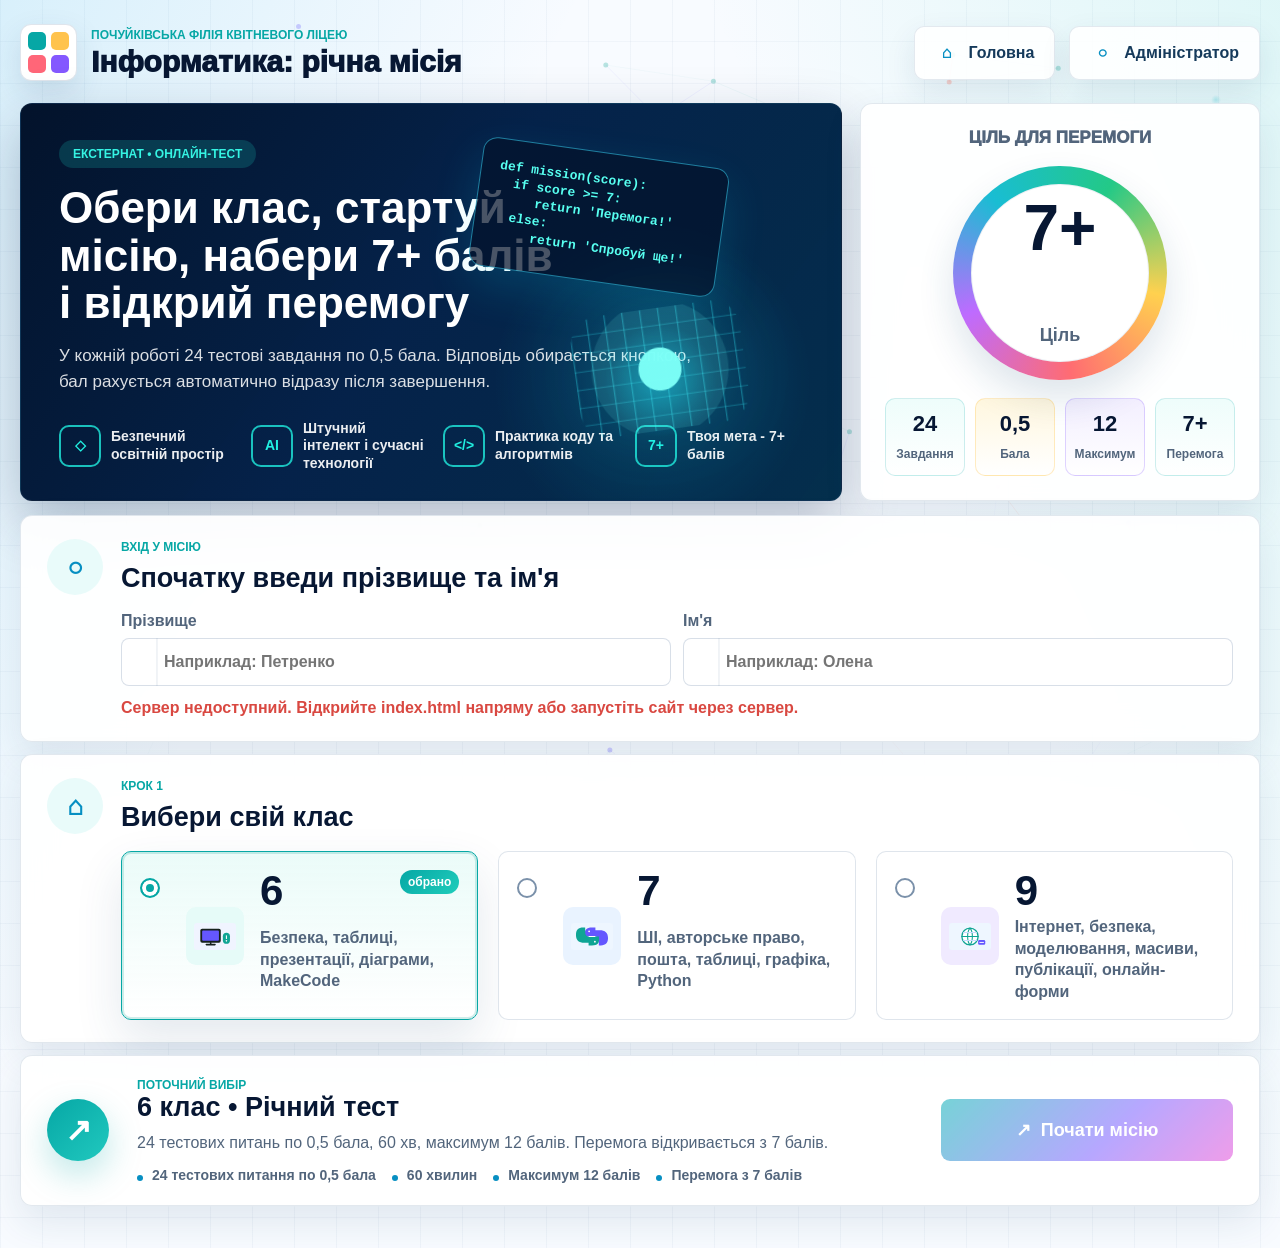
==== index.html @ e1238cb4 "Add files via upload" ====
<!doctype html>
<html lang="uk">
<head>
  <meta charset="utf-8">
  <meta name="viewport" content="width=device-width, initial-scale=1">
  <title>Інформатика: річна місія</title>
  <link rel="stylesheet" href="styles.css">
</head>
<body>
  <canvas id="arena" aria-hidden="true"></canvas>

  <header class="topbar">
    <div class="logo" aria-hidden="true">
      <span></span><span></span><span></span><span></span>
    </div>
    <div class="top-title">
      <p>Почуйківська філія Квітневого ліцею</p>
      <h1>Інформатика: річна місія</h1>
    </div>
    <nav class="site-nav" aria-label="Навігація сайту">
      <button id="home-open" class="nav-link" type="button"><span class="nav-symbol">⌂</span>Головна</button>
      <button id="admin-open" class="nav-link" type="button"><span class="nav-symbol">○</span>Адміністратор</button>
    </nav>
  </header>

  <main>
    <section id="setup-screen" class="screen active">
      <div class="hero">
        <div class="hero-copy">
          <p class="kicker">Екстернат • онлайн-тест</p>
          <h2>Обери клас, стартуй місію, набери 7+ балів і відкрий перемогу</h2>
          <p class="lead">У кожній роботі 24 тестові завдання по 0,5 бала. Відповідь обирається кнопкою, бал рахується автоматично відразу після завершення.</p>
          <div class="hero-features" aria-label="Переваги тесту">
            <span><b>◇</b>Безпечний освітній простір</span>
            <span><b>AI</b>Штучний інтелект і сучасні технології</span>
            <span><b>&lt;/&gt;</b>Практика коду та алгоритмів</span>
            <span><b>7+</b>Твоя мета - 7+ балів</span>
          </div>
        </div>

        <div class="mission-card">
          <p class="mission-card-title">Ціль для перемоги</p>
          <div class="mission-score">
            <strong>7+</strong>
            <span>Ціль</span>
          </div>
          <div class="mission-stats">
            <span><b>24</b><small>Завдання</small></span>
            <span><b>0,5</b><small>Бала</small></span>
            <span><b>12</b><small>Максимум</small></span>
            <span><b>7+</b><small>Перемога</small></span>
          </div>
        </div>
      </div>

      <div class="selector-zone student-zone">
        <div class="section-head">
          <span class="section-icon">○</span>
          <p class="kicker">Вхід у місію</p>
          <h2>Спочатку введи прізвище та ім'я</h2>
        </div>
        <div class="student-form">
          <label>
            <span>Прізвище</span>
            <input id="student-last-name" type="text" autocomplete="family-name" placeholder="Наприклад: Петренко" required>
          </label>
          <label>
            <span>Ім'я</span>
            <input id="student-first-name" type="text" autocomplete="given-name" placeholder="Наприклад: Олена" required>
          </label>
        </div>
        <p id="student-error" class="form-hint">Без прізвища та імені доступ до тесту не відкривається.</p>
      </div>

      <div class="selector-zone">
        <div class="section-head">
          <span class="section-icon">⌂</span>
          <p class="kicker">Крок 1</p>
          <h2>Вибери свій клас</h2>
        </div>
        <div id="class-grid" class="class-grid"></div>
      </div>

      <div class="launch-panel">
        <div class="launch-icon" aria-hidden="true">↗</div>
        <div>
          <p class="kicker">Поточний вибір</p>
          <h2 id="mission-title">6 клас • Річний тест</h2>
          <p id="mission-detail">24 питання, 60 хв, максимум 12 балів.</p>
          <div class="launch-facts">
            <span>24 тестових питання по 0,5 бала</span>
            <span>60 хвилин</span>
            <span>Максимум 12 балів</span>
            <span>Перемога з 7 балів</span>
          </div>
        </div>
        <button id="start-btn" class="primary-btn" type="button" disabled><span>↗</span>Почати місію</button>
      </div>
    </section>

    <section id="test-screen" class="screen">
      <div class="play-layout">
        <aside class="hud">
          <button id="home-btn" class="plain-btn" type="button">Вийти</button>
          <div>
            <p class="kicker">Місія</p>
            <h2 id="hud-title">6 клас • Річний тест</h2>
          </div>
          <div class="timer-box">
            <span>Час</span>
            <strong id="timer">60:00</strong>
          </div>
          <div class="level-meter">
            <div class="ring">
              <svg viewBox="0 0 120 120">
                <circle cx="60" cy="60" r="50"></circle>
                <circle id="ring-progress" cx="60" cy="60" r="50"></circle>
              </svg>
              <div><strong id="progress-percent">0%</strong><span>пройдено</span></div>
            </div>
          </div>
          <div class="stats">
            <span><b id="answered">0</b> / 24 відповідей</span>
            <span><b id="live-score">0</b> / 24 питань обрано</span>
          </div>
        </aside>

        <form id="quiz" class="quiz"></form>
      </div>
    </section>

    <section id="result-screen" class="screen">
      <div class="result-grid">
        <div id="result-card" class="result-card">
          <p class="kicker">Фінал місії</p>
          <h2 id="result-heading">Перемога!</h2>
          <div class="trophy" aria-hidden="true">
            <span id="trophy-icon">★</span>
          </div>
          <div class="result-meta">
            <p><b>Учень/учениця:</b> <span id="result-student">-</span></p>
            <p><b>Тест:</b> <span id="result-test">-</span></p>
          </div>
          <div class="final-score"><strong id="final-score">0</strong><span>з 12</span></div>
          <p id="result-message"></p>
          <div class="result-buttons">
            <button id="retry-btn" class="primary-btn" type="button">Спробувати ще раз</button>
            <button id="another-btn" class="plain-btn" type="button">Інший клас</button>
            <button id="print-btn" class="plain-btn" type="button">Друк результату</button>
          </div>
        </div>

        <div class="review-card">
          <div class="section-head">
            <p class="kicker">Розбір</p>
            <h2>Що зараховано</h2>
          </div>
          <div id="review"></div>
        </div>
      </div>
    </section>

    <section id="admin-screen" class="screen">
      <div class="admin-panel-top">
        <div>
          <p class="kicker">Панель адміністратора</p>
          <h2>Контроль проходження тестів</h2>
        </div>
        <button id="admin-back" class="plain-btn" type="button">До тестів</button>
      </div>

      <div id="login-card" class="admin-panel">
        <div class="section-head">
          <p class="kicker">Вхід</p>
          <h2>Доступ тільки для адміністратора</h2>
        </div>
        <form id="login-form" class="admin-login-form">
          <label>
            <span>Email</span>
            <input id="admin-email" type="email" autocomplete="username" required>
          </label>
          <label>
            <span>Пароль</span>
            <input id="admin-password" type="password" autocomplete="current-password" required>
          </label>
          <button class="primary-btn" type="submit">Увійти</button>
        </form>
        <p id="login-message" class="admin-message"></p>
      </div>

      <div id="dashboard" class="admin-dashboard hidden">
        <div class="admin-panel admin-dashboard-head">
          <div>
            <p class="kicker">Журнал</p>
            <h2>Проходження учнів</h2>
            <p id="dashboard-summary">Завантаження...</p>
          </div>
          <div class="admin-toolbar">
            <button id="refresh-btn" class="plain-btn" type="button">Оновити</button>
            <button id="admin-home-btn" class="plain-btn" type="button">Головна сторінка</button>
            <button id="logout-btn" class="plain-btn" type="button">Вийти</button>
          </div>
        </div>

        <div id="student-result-detail" class="admin-panel student-result-detail hidden"></div>

        <div id="attempt-list" class="attempt-list"></div>

        <div class="admin-panel admin-danger-zone">
          <div>
            <p class="kicker">Керування</p>
            <h2>Скидання записів</h2>
            <p>Адміністратор може прибрати блокування IP, якщо учневі потрібно дозволити повторний запуск.</p>
          </div>
          <button id="clear-all-btn" class="danger-btn" type="button">Очистити всі записи</button>
        </div>
      </div>
    </section>
  </main>

  <script src="app.js"></script>
  <script src="admin.js"></script>
</body>
</html>
---- styles.css ----
:root {
  --ink: #17211d;
  --muted: #607069;
  --paper: #f6faf7;
  --panel: rgba(255, 255, 255, 0.9);
  --line: rgba(21, 36, 31, 0.12);
  --teal: #10a594;
  --mint: #b9f4d8;
  --coral: #ff6b55;
  --amber: #f6bd3d;
  --violet: #6557ff;
  --green: #28b463;
  --red: #d94841;
  --shadow: 0 24px 70px rgba(18, 34, 29, 0.15);
}

* { box-sizing: border-box; }

body {
  min-height: 100vh;
  margin: 0;
  color: var(--ink);
  font-family: Inter, "Segoe UI", Arial, sans-serif;
  background:
    radial-gradient(circle at 14% 18%, rgba(101, 87, 255, .18), transparent 28%),
    radial-gradient(circle at 86% 16%, rgba(16, 165, 148, .2), transparent 30%),
    linear-gradient(90deg, rgba(23, 33, 29, .035) 1px, transparent 1px),
    linear-gradient(0deg, rgba(23, 33, 29, .03) 1px, transparent 1px),
    linear-gradient(135deg, rgba(16, 165, 148, .16), transparent 34%),
    linear-gradient(225deg, rgba(255, 107, 85, .16), transparent 36%),
    linear-gradient(0deg, rgba(246, 189, 61, .12), transparent 44%),
    var(--paper);
  background-size: auto, auto, 56px 56px, 56px 56px, auto, auto, auto, auto;
  overflow-x: hidden;
}

button { font: inherit; cursor: pointer; }
input { font: inherit; }
p, h1, h2, h3 { margin: 0; }

#arena {
  position: fixed;
  inset: 0;
  z-index: -1;
  width: 100%;
  height: 100%;
}

.topbar {
  display: flex;
  align-items: center;
  gap: 14px;
  max-width: 1180px;
  margin: 0 auto;
  padding: 22px 20px 8px;
}

.site-nav {
  margin-left: auto;
  display: flex;
  gap: 8px;
  flex-wrap: wrap;
}

.nav-link {
  min-height: 38px;
  padding: 0 12px;
  display: inline-grid;
  place-items: center;
  color: var(--ink);
  border: 1px solid var(--line);
  border-radius: 8px;
  background: rgba(255,255,255,.78);
  font-size: 13px;
  font-weight: 900;
  text-decoration: none;
}

.admin-panel-top,
.admin-dashboard-head,
.admin-danger-zone {
  display: flex;
  justify-content: space-between;
  align-items: center;
  gap: 18px;
}

.admin-panel-top {
  margin-bottom: 18px;
  padding: 22px;
  color: #fff;
  border-radius: 8px;
  background:
    linear-gradient(135deg, rgba(23, 33, 29, .94), rgba(101, 87, 255, .88)),
    radial-gradient(circle at 88% 18%, rgba(246, 189, 61, .55), transparent 30%);
  box-shadow: var(--shadow);
}

.admin-panel-top .kicker {
  color: var(--mint);
}

.admin-panel-top h2,
.admin-dashboard-head h2,
.admin-danger-zone h2 {
  font-size: 28px;
  line-height: 1.15;
}

.admin-panel,
.attempt-card {
  border: 1px solid var(--line);
  border-radius: 8px;
  background: var(--panel);
  box-shadow: var(--shadow);
  backdrop-filter: blur(16px);
}

.admin-panel {
  padding: 22px;
}

.admin-login-form {
  display: grid;
  grid-template-columns: minmax(0, 1fr) minmax(0, 1fr) 180px;
  gap: 12px;
  align-items: end;
}

.admin-login-form label {
  display: grid;
  gap: 7px;
  color: var(--muted);
  font-weight: 800;
}

.admin-login-form input {
  width: 100%;
  min-height: 48px;
  padding: 0 14px;
  color: var(--ink);
  border: 1px solid var(--line);
  border-radius: 8px;
  background: #fff;
  outline: none;
}

.admin-login-form input:focus {
  border-color: var(--violet);
  box-shadow: 0 0 0 4px rgba(101, 87, 255, .14);
}

.admin-message {
  min-height: 24px;
  margin-top: 12px;
  color: var(--red);
  font-weight: 800;
}

.hidden {
  display: none !important;
}

.admin-dashboard {
  display: grid;
  gap: 16px;
}

#dashboard-summary,
.admin-danger-zone p {
  margin-top: 6px;
  color: var(--muted);
  line-height: 1.45;
}

.admin-toolbar {
  display: flex;
  gap: 10px;
  flex-wrap: wrap;
}

.attempt-list {
  display: grid;
  gap: 12px;
}

.attempt-card {
  padding: 18px;
}

.attempt-head {
  display: grid;
  grid-template-columns: minmax(0, 1fr) auto;
  gap: 14px;
  align-items: start;
}

.attempt-head h3 {
  font-size: 22px;
  line-height: 1.2;
}

.score-pill {
  min-width: 96px;
  padding: 10px 12px;
  text-align: center;
  color: #fff;
  border-radius: 8px;
  background: var(--green);
  font-weight: 900;
}

.score-pill.pending {
  background: var(--amber);
  color: var(--ink);
}

.meta-grid {
  display: grid;
  grid-template-columns: repeat(4, minmax(0, 1fr));
  gap: 8px;
  margin: 14px 0;
}

.meta-grid span {
  display: grid;
  gap: 3px;
  min-height: 58px;
  padding: 9px 10px;
  border-radius: 8px;
  background: #fff;
  color: var(--muted);
  font-size: 13px;
}

.meta-grid b {
  color: var(--ink);
  font-size: 15px;
}

details {
  margin-top: 10px;
}

summary {
  cursor: pointer;
  font-weight: 900;
}

.review-table {
  display: grid;
  gap: 8px;
  margin-top: 12px;
}

.review-row {
  display: grid;
  grid-template-columns: 34px minmax(0, 1fr);
  gap: 10px;
  padding: 10px;
  border: 1px solid var(--line);
  border-radius: 8px;
  background: #fff;
}

.review-row p {
  margin-top: 4px;
  color: var(--muted);
  line-height: 1.4;
}

.attempt-actions {
  display: flex;
  gap: 10px;
  justify-content: flex-end;
  flex-wrap: wrap;
  margin-top: 12px;
}

.danger-btn {
  min-height: 46px;
  padding: 0 16px;
  color: #fff;
  border: 0;
  border-radius: 8px;
  background: var(--red);
  font-weight: 900;
}

.student-result-detail {
  border-color: rgba(101, 87, 255, .28);
  background:
    linear-gradient(135deg, rgba(101, 87, 255, .08), rgba(255,255,255,.92) 46%),
    var(--panel);
}

.detail-top {
  display: grid;
  grid-template-columns: minmax(0, 1fr) auto;
  gap: 16px;
  align-items: start;
  margin-bottom: 16px;
}

.detail-top h2 {
  margin-top: 4px;
  font-size: 30px;
}

.detail-score {
  min-width: 130px;
  padding: 14px 16px;
  text-align: center;
  color: #fff;
  border-radius: 8px;
  background: linear-gradient(135deg, var(--teal), var(--violet));
  font-weight: 900;
}

.detail-score strong {
  display: block;
  font-size: 38px;
  line-height: 1;
}

.detail-summary {
  display: grid;
  grid-template-columns: repeat(4, minmax(0, 1fr));
  gap: 8px;
  margin-bottom: 14px;
}

.detail-summary span {
  display: grid;
  gap: 4px;
  min-height: 60px;
  padding: 10px;
  border-radius: 8px;
  background: #fff;
  color: var(--muted);
  font-size: 13px;
}

.detail-summary b {
  color: var(--ink);
  font-size: 15px;
}

.detail-actions {
  display: flex;
  justify-content: flex-end;
  gap: 10px;
  flex-wrap: wrap;
  margin-top: 14px;
}

.logo {
  display: grid;
  grid-template-columns: repeat(2, 18px);
  gap: 5px;
  padding: 7px;
  border-radius: 8px;
  background: #fff;
  border: 1px solid var(--line);
  box-shadow: var(--shadow);
}

.logo span {
  width: 18px;
  height: 18px;
  border-radius: 5px;
}

.logo span:nth-child(1) { background: var(--teal); }
.logo span:nth-child(2) { background: var(--amber); }
.logo span:nth-child(3) { background: var(--coral); }
.logo span:nth-child(4) { background: var(--violet); }

.top-title p,
.kicker {
  color: var(--teal);
  font-size: 12px;
  font-weight: 900;
  letter-spacing: 0;
  text-transform: uppercase;
}

.top-title h1 {
  margin-top: 3px;
  font-size: 24px;
  line-height: 1.1;
}

main {
  max-width: 1180px;
  margin: 0 auto;
  padding: 18px 20px 42px;
}

.screen { display: none; }
.screen.active { display: block; }

.hero {
  display: grid;
  grid-template-columns: minmax(0, 1fr) 320px;
  gap: 18px;
  align-items: stretch;
  margin-bottom: 18px;
}

.hero-copy,
.mission-card,
.selector-zone,
.launch-panel,
.hud,
.question,
.result-card,
.review-card {
  border: 1px solid var(--line);
  border-radius: 8px;
  background: var(--panel);
  box-shadow: var(--shadow);
  backdrop-filter: blur(16px);
}

.hero-copy {
  min-height: 260px;
  padding: 34px;
  color: #fff;
  background:
    linear-gradient(90deg, rgba(255,255,255,.09) 1px, transparent 1px),
    linear-gradient(0deg, rgba(255,255,255,.08) 1px, transparent 1px),
    linear-gradient(135deg, rgba(23, 33, 29, .94), rgba(16, 104, 94, .9)),
    radial-gradient(circle at 88% 18%, rgba(246, 189, 61, .55), transparent 28%);
  background-size: 42px 42px, 42px 42px, auto, auto;
  overflow: hidden;
  position: relative;
}

.hero-copy::after {
  content: "";
  position: absolute;
  right: 28px;
  bottom: 22px;
  width: 190px;
  height: 120px;
  border: 1px solid rgba(255,255,255,.22);
  border-radius: 8px;
  transform: rotate(-6deg);
  background:
    linear-gradient(90deg, rgba(255,255,255,.16) 0 8px, transparent 8px 18px),
    linear-gradient(180deg, rgba(185,244,216,.28), rgba(255,255,255,.04));
}

.hero-copy::before {
  content: "01 10 11";
  position: absolute;
  right: 42px;
  top: 34px;
  color: rgba(185,244,216,.34);
  font-family: Consolas, "Courier New", monospace;
  font-size: 20px;
  font-weight: 900;
  letter-spacing: 0;
}

.hero-copy .kicker { color: var(--mint); }

.hero-copy h2 {
  max-width: 760px;
  margin-top: 10px;
  font-size: 42px;
  line-height: 1.05;
}

.lead {
  max-width: 680px;
  margin-top: 16px;
  color: rgba(255,255,255,.78);
  font-size: 18px;
  line-height: 1.55;
}

.mission-card {
  display: grid;
  gap: 24px;
  place-items: center;
  padding: 26px;
}

.mission-score {
  display: grid;
  place-items: center;
  width: 190px;
  height: 190px;
  border-radius: 50%;
  color: #fff;
  background:
    conic-gradient(var(--teal), var(--amber), var(--coral), var(--violet), var(--teal));
  animation: rotate-disc 8s linear infinite;
}

.mission-score span,
.mission-score small {
  animation: reverse-disc 8s linear infinite;
}

.mission-score strong {
  font-size: 64px;
  line-height: .9;
  animation: reverse-disc 8s linear infinite;
}

@keyframes rotate-disc { to { transform: rotate(360deg); } }
@keyframes reverse-disc { to { transform: rotate(-360deg); } }

.mission-bars {
  display: grid;
  grid-template-columns: repeat(5, 1fr);
  gap: 8px;
  width: 100%;
}

.mission-bars i {
  display: block;
  height: 54px;
  border-radius: 8px;
  background: linear-gradient(180deg, var(--mint), var(--teal));
  animation: rise 1.8s ease-in-out infinite;
}

.mission-bars i:nth-child(2) { animation-delay: .15s; background: linear-gradient(180deg, #ffe39a, var(--amber)); }
.mission-bars i:nth-child(3) { animation-delay: .3s; background: linear-gradient(180deg, #ffb6a8, var(--coral)); }
.mission-bars i:nth-child(4) { animation-delay: .45s; background: linear-gradient(180deg, #c9c4ff, var(--violet)); }
.mission-bars i:nth-child(5) { animation-delay: .6s; }

@keyframes rise {
  0%, 100% { transform: scaleY(.62); transform-origin: bottom; }
  50% { transform: scaleY(1); transform-origin: bottom; }
}

.selector-zone,
.launch-panel {
  padding: 22px;
  margin-top: 18px;
}

.student-zone {
  border-color: rgba(101, 87, 255, .22);
  background:
    linear-gradient(135deg, rgba(101, 87, 255, .08), rgba(255,255,255,.9) 42%),
    var(--panel);
}

.student-form {
  display: grid;
  grid-template-columns: repeat(2, minmax(0, 1fr));
  gap: 12px;
}

.student-form label {
  display: grid;
  gap: 7px;
  color: var(--muted);
  font-weight: 800;
}

.student-form input {
  width: 100%;
  min-height: 50px;
  padding: 0 14px;
  color: var(--ink);
  border: 1px solid var(--line);
  border-radius: 8px;
  background: #fff;
  outline: none;
  transition: border-color .18s ease, box-shadow .18s ease;
}

.student-form input:focus {
  border-color: var(--violet);
  box-shadow: 0 0 0 4px rgba(101, 87, 255, .14);
}

.form-hint {
  margin-top: 10px;
  color: var(--muted);
  font-weight: 700;
  line-height: 1.45;
}

.form-hint.alert {
  color: var(--red);
}

.section-head {
  display: grid;
  gap: 5px;
  margin-bottom: 16px;
}

.section-head h2,
.launch-panel h2 {
  font-size: 28px;
  line-height: 1.15;
}

.class-grid {
  display: grid;
  grid-template-columns: repeat(3, minmax(0, 1fr));
  gap: 12px;
}

.class-btn,
.variant-btn,
.option {
  position: relative;
  min-height: 86px;
  padding: 16px;
  text-align: left;
  color: var(--ink);
  border: 1px solid var(--line);
  border-radius: 8px;
  background: #fff;
  overflow: hidden;
  transition: transform .18s ease, box-shadow .18s ease, border-color .18s ease;
}

.class-btn strong {
  display: block;
  font-size: 36px;
  line-height: 1;
}

.class-btn span,
.variant-btn span {
  display: block;
  margin-top: 8px;
  color: var(--muted);
  font-weight: 700;
}

.class-btn.active,
.variant-btn.active {
  border-color: var(--teal);
  box-shadow: inset 0 0 0 2px rgba(16, 165, 148, .2), var(--shadow);
}

.class-btn.active::after,
.variant-btn.active::after {
  content: "обрано";
  position: absolute;
  right: 12px;
  top: 12px;
  padding: 5px 8px;
  color: #fff;
  border-radius: 8px;
  background: var(--teal);
  font-size: 12px;
  font-weight: 900;
}

.variant-grid {
  display: grid;
  grid-template-columns: repeat(2, minmax(0, 1fr));
  gap: 12px;
}

.variant-btn strong {
  font-size: 24px;
}

.launch-panel {
  display: grid;
  grid-template-columns: minmax(0, 1fr) 240px;
  gap: 18px;
  align-items: center;
}

#mission-detail,
#result-message {
  margin-top: 8px;
  color: var(--muted);
  line-height: 1.55;
}

.primary-btn,
.plain-btn {
  min-height: 48px;
  border-radius: 8px;
  font-weight: 900;
}

.primary-btn {
  color: #fff;
  border: 0;
  background: linear-gradient(135deg, var(--teal), var(--coral));
  box-shadow: 0 14px 32px rgba(16, 165, 148, .26);
}

.primary-btn:disabled {
  cursor: not-allowed;
  opacity: .55;
  transform: none;
  box-shadow: none;
}

.plain-btn {
  color: var(--ink);
  border: 1px solid var(--line);
  background: #fff;
}

.primary-btn:hover,
.plain-btn:hover,
.class-btn:hover,
.variant-btn:hover,
.option:hover {
  transform: translateY(-2px);
}

.play-layout {
  display: grid;
  grid-template-columns: 300px minmax(0, 1fr);
  gap: 18px;
  align-items: start;
}

.hud {
  position: sticky;
  top: 14px;
  display: grid;
  gap: 18px;
  padding: 18px;
}

.hud .plain-btn { width: 100%; }
.hud h2 { margin-top: 5px; font-size: 25px; }

.timer-box {
  display: flex;
  justify-content: space-between;
  align-items: center;
  padding: 12px 14px;
  border-radius: 8px;
  background: #f0f7f4;
}

.timer-box span,
.ring span,
.stats span {
  color: var(--muted);
  font-size: 14px;
}

.timer-box strong { font-size: 24px; }

.ring {
  position: relative;
  display: grid;
  place-items: center;
  width: 166px;
  height: 166px;
  margin: auto;
}

.ring svg {
  width: 166px;
  height: 166px;
  transform: rotate(-90deg);
}

.ring circle {
  fill: none;
  stroke-width: 11;
  stroke-linecap: round;
}

.ring circle:first-child { stroke: #e4eee9; }
#ring-progress {
  stroke: var(--teal);
  stroke-dasharray: 314;
  stroke-dashoffset: 314;
  transition: stroke-dashoffset .25s ease;
}

.ring div {
  position: absolute;
  display: grid;
  place-items: center;
}

.ring strong { font-size: 30px; }

.stats {
  display: grid;
  gap: 9px;
}

.stats span {
  display: flex;
  justify-content: space-between;
  padding: 10px 12px;
  border-radius: 8px;
  background: #fff;
}

.quiz {
  display: grid;
  gap: 14px;
  padding-bottom: 40px;
}

.question {
  padding: 18px;
  overflow: hidden;
  background:
    linear-gradient(135deg, rgba(255,255,255,.94), rgba(255,255,255,.84)),
    radial-gradient(circle at 96% 10%, rgba(16,165,148,.16), transparent 34%);
}

.question.done {
  border-color: rgba(16, 165, 148, .65);
}

.question-layout {
  display: grid;
  grid-template-columns: 210px minmax(0, 1fr);
  gap: 16px;
  align-items: start;
}

.question-art {
  position: sticky;
  top: 18px;
  margin: 0;
  min-height: 144px;
  border-radius: 8px;
  overflow: hidden;
  background:
    linear-gradient(135deg, rgba(16,165,148,.11), rgba(101,87,255,.1)),
    #fff;
  border: 1px solid var(--line);
}

.question-art img {
  display: block;
  width: 100%;
  aspect-ratio: 16 / 10;
  object-fit: cover;
}

.question-main {
  min-width: 0;
}

.question-head {
  display: grid;
  grid-template-columns: 42px minmax(0, 1fr) auto;
  gap: 12px;
  align-items: start;
  margin-bottom: 14px;
}

.number {
  display: grid;
  place-items: center;
  width: 42px;
  height: 42px;
  color: #fff;
  border-radius: 8px;
  background: var(--ink);
  font-weight: 900;
}

.question h3 {
  font-size: 19px;
  line-height: 1.35;
}

.question h3::after {
  content: "";
  display: block;
  width: 70px;
  height: 4px;
  margin-top: 10px;
  border-radius: 99px;
  background: linear-gradient(90deg, var(--teal), var(--violet), var(--amber));
}

.points {
  min-width: 78px;
  padding: 7px 9px;
  text-align: center;
  color: var(--teal);
  border-radius: 8px;
  background: #e9f8f5;
  font-weight: 900;
}

.options {
  display: grid;
  gap: 9px;
}

.option {
  display: grid;
  grid-template-columns: 36px minmax(0, 1fr);
  align-items: center;
  min-height: 54px;
  border-left-width: 5px;
  border-left-color: rgba(16,165,148,.28);
}

.option input {
  position: absolute;
  opacity: 0;
  pointer-events: none;
}

.letter {
  display: grid;
  place-items: center;
  width: 32px;
  height: 32px;
  color: var(--teal);
  border-radius: 8px;
  background: #e9f8f5;
  font-weight: 900;
}

.option:has(input:checked) {
  border-color: var(--teal);
  background: linear-gradient(90deg, rgba(16,165,148,.13), #fff);
  box-shadow: inset 0 0 0 2px rgba(16,165,148,.12);
}

.ai-theme .option { border-left-color: rgba(101,87,255,.35); }
.security-theme .option { border-left-color: rgba(255,107,85,.38); }
.chart-theme .option,
.spreadsheet-theme .option { border-left-color: rgba(246,189,61,.5); }
.python-theme .option,
.algorithm-theme .option { border-left-color: rgba(16,165,148,.42); }
.web-theme .option,
.cloud-theme .option { border-left-color: rgba(101,87,255,.38); }

.submit-row {
  display: grid;
  grid-template-columns: minmax(180px, 1fr) minmax(180px, 1fr);
  gap: 12px;
}

.result-grid {
  display: grid;
  grid-template-columns: 360px minmax(0, 1fr);
  gap: 18px;
  align-items: start;
}

.result-card,
.review-card {
  padding: 24px;
}

.result-card {
  position: sticky;
  top: 14px;
}

.result-card.win {
  background: linear-gradient(180deg, rgba(255,255,255,.94), rgba(231,250,242,.94));
}

.result-card.lose {
  background: linear-gradient(180deg, rgba(255,255,255,.94), rgba(255,239,236,.94));
}

.result-card h2 {
  margin-top: 5px;
  font-size: 34px;
}

.trophy {
  display: grid;
  place-items: center;
  width: 126px;
  height: 126px;
  margin: 22px auto 12px;
  border-radius: 50%;
  color: #fff;
  background: conic-gradient(var(--amber), var(--coral), var(--teal), var(--amber));
  box-shadow: var(--shadow);
}

.trophy span {
  font-size: 58px;
  animation: pop .9s ease-in-out infinite alternate;
}

@keyframes pop {
  to { transform: scale(1.12) rotate(8deg); }
}

.final-score {
  display: flex;
  justify-content: center;
  align-items: baseline;
  gap: 8px;
}

.final-score strong {
  font-size: 64px;
}

.final-score span {
  color: var(--muted);
  font-weight: 900;
}

.result-meta {
  display: grid;
  gap: 7px;
  margin: 14px 0 6px;
  padding: 12px;
  border-radius: 8px;
  background: rgba(255,255,255,.7);
  border: 1px solid var(--line);
}

.result-meta p {
  color: var(--muted);
  line-height: 1.4;
}

.result-meta b {
  color: var(--ink);
}

.result-buttons {
  display: grid;
  gap: 10px;
  margin-top: 22px;
}

.review-card {
  max-height: calc(100vh - 120px);
  overflow: auto;
}

.review-item {
  display: grid;
  grid-template-columns: 34px minmax(0, 1fr);
  gap: 12px;
  padding: 14px 0;
  border-top: 1px solid var(--line);
}

.review-item:first-child { border-top: 0; }

.mark {
  display: grid;
  place-items: center;
  width: 34px;
  height: 34px;
  color: #fff;
  border-radius: 8px;
  font-weight: 900;
}

.mark.ok { background: var(--green); }
.mark.bad { background: var(--red); }

.review-item strong {
  display: block;
  line-height: 1.35;
}

.review-item p {
  margin-top: 5px;
  color: var(--muted);
  line-height: 1.45;
}

.spark {
  position: fixed;
  width: 9px;
  height: 9px;
  border-radius: 50%;
  background: var(--spark-color);
  pointer-events: none;
  animation: spark .7s ease-out forwards;
}

@keyframes spark {
  to {
    transform: translate(var(--spark-x), var(--spark-y)) scale(0);
    opacity: 0;
  }
}

/* Visual mockup refresh */
:root {
  --ink: #071733;
  --muted: #52657c;
  --paper: #f4f9ff;
  --panel: rgba(255, 255, 255, 0.92);
  --line: rgba(77, 111, 149, 0.18);
  --teal: #06a7a5;
  --mint: #dff8f4;
  --coral: #ff6678;
  --amber: #ffc34d;
  --violet: #8458ff;
  --shadow: 0 20px 48px rgba(35, 73, 116, 0.12);
}

body {
  background:
    radial-gradient(circle at 9% 13%, rgba(87, 179, 255, .28), transparent 4px),
    radial-gradient(circle at 95% 8%, rgba(86, 210, 221, .35), transparent 5px),
    radial-gradient(circle at 5% 72%, rgba(132, 88, 255, .18), transparent 5px),
    linear-gradient(118deg, rgba(50, 181, 232, .16), transparent 30%),
    linear-gradient(245deg, rgba(111, 226, 213, .18), transparent 31%),
    linear-gradient(90deg, rgba(41, 86, 129, .045) 1px, transparent 1px),
    linear-gradient(0deg, rgba(41, 86, 129, .04) 1px, transparent 1px),
    #f8fbff;
  background-size: auto, auto, auto, auto, auto, 42px 42px, 42px 42px, auto;
}

.topbar,
main {
  max-width: 1440px;
}

.topbar {
  padding-top: 24px;
  padding-bottom: 12px;
}

.logo {
  border-radius: 11px;
  box-shadow: 0 12px 30px rgba(31, 72, 111, .13);
}

.top-title h1 {
  color: #071733;
  font-size: 30px;
  font-weight: 950;
  letter-spacing: 0;
}

.site-nav {
  gap: 14px;
}

.nav-link {
  min-height: 54px;
  padding: 0 20px;
  gap: 10px;
  grid-auto-flow: column;
  color: #153a5b;
  border-color: rgba(77, 111, 149, .15);
  border-radius: 10px;
  background: rgba(255,255,255,.88);
  box-shadow: 0 12px 30px rgba(31, 72, 111, .1);
  font-size: 16px;
}

.nav-symbol {
  display: grid;
  place-items: center;
  width: 24px;
  height: 24px;
  color: #078fc2;
  font-weight: 950;
}

main {
  padding-top: 10px;
}

.hero {
  grid-template-columns: minmax(0, 1fr) 400px;
  gap: 18px;
  margin-bottom: 14px;
}

.hero-copy,
.mission-card,
.selector-zone,
.launch-panel,
.hud,
.question,
.result-card,
.review-card,
.admin-panel,
.attempt-card {
  border-color: rgba(75, 112, 151, .16);
  border-radius: 12px;
  background: rgba(255,255,255,.92);
  box-shadow: 0 16px 38px rgba(31, 72, 111, .11);
}

.hero-copy {
  min-height: 342px;
  padding: 36px 38px 28px;
  background:
    radial-gradient(circle at 78% 70%, rgba(0, 227, 255, .36), transparent 8%),
    radial-gradient(circle at 77% 70%, rgba(0, 227, 255, .16), transparent 23%),
    linear-gradient(125deg, rgba(3, 18, 43, .98), rgba(5, 34, 74, .97) 48%, rgba(4, 48, 78, .94)),
    #061a35;
  box-shadow: 0 22px 55px rgba(5, 30, 68, .28);
}

.hero-copy::before {
  right: 118px;
  top: 48px;
  width: 210px;
  height: 92px;
  padding: 18px;
  content: "def mission(score):\A   if score >= 7:\A      return 'Перемога!'\A   else:\A      return 'Спробуй ще!'";
  white-space: pre;
  color: #57fff0;
  border: 1px solid rgba(59, 221, 255, .52);
  border-radius: 14px;
  background: rgba(3, 18, 43, .72);
  box-shadow: 0 18px 45px rgba(0, 224, 255, .14);
  transform: rotate(8deg);
  font-size: 13px;
  line-height: 1.32;
}

.hero-copy::after {
  right: 96px;
  bottom: 70px;
  width: 170px;
  height: 122px;
  border: 0;
  border-radius: 28px;
  transform: rotate(-8deg);
  background:
    radial-gradient(circle, rgba(124, 255, 247, .98) 0 21px, rgba(124, 255, 247, .12) 22px 68px, transparent 69px),
    linear-gradient(90deg, rgba(51, 241, 255, .42), transparent 2px),
    linear-gradient(0deg, rgba(51, 241, 255, .28), transparent 2px);
  background-size: auto, 18px 18px, 18px 18px;
  filter: drop-shadow(0 0 34px rgba(51, 241, 255, .45));
}

.hero-copy .kicker {
  display: inline-block;
  padding: 7px 14px;
  border-radius: 999px;
  background: rgba(25, 185, 177, .22);
  color: #35f4e3;
}

.hero-copy h2 {
  max-width: 720px;
  margin-top: 16px;
  font-size: 44px;
  line-height: 1.08;
}

.hero-copy h2::first-line {
  color: #fff;
}

.hero-copy h2 {
  text-wrap: balance;
}

.lead {
  max-width: 650px;
  font-size: 17px;
  color: rgba(255,255,255,.86);
}

.hero-features {
  position: absolute;
  left: 38px;
  right: 32px;
  bottom: 28px;
  display: grid;
  grid-template-columns: repeat(4, minmax(0, 1fr));
  gap: 18px;
  max-width: 820px;
}

.hero-features span {
  display: grid;
  grid-template-columns: 42px minmax(0, 1fr);
  gap: 10px;
  align-items: center;
  color: rgba(255,255,255,.92);
  font-size: 14px;
  font-weight: 800;
  line-height: 1.25;
}

.hero-features b {
  display: grid;
  place-items: center;
  width: 42px;
  height: 42px;
  color: #21f0e1;
  border: 2px solid rgba(33, 240, 225, .78);
  border-radius: 10px;
  font-size: 14px;
}

.mission-card {
  align-content: start;
  gap: 18px;
  padding: 24px;
}

.mission-card-title {
  color: #52657c;
  font-size: 17px;
  font-weight: 950;
  text-transform: uppercase;
}

.mission-score {
  position: relative;
  width: 214px;
  height: 214px;
  color: var(--ink);
  background: conic-gradient(from -42deg, #19bdd3, #23c987, #ffd14f, #ff6c72, #be6bff, #19bdd3);
  box-shadow: 0 18px 36px rgba(31, 72, 111, .14);
}

.mission-score::after {
  content: "";
  position: absolute;
  inset: 18px;
  border-radius: 50%;
  background: #fff;
  box-shadow: inset 0 0 0 1px rgba(75, 112, 151, .1);
}

.mission-score strong,
.mission-score span {
  position: relative;
  z-index: 1;
  animation: reverse-disc 8s linear infinite;
}

.mission-score strong {
  color: #071733;
  font-size: 64px;
}

.mission-score span {
  color: #52657c;
  font-size: 18px;
  font-weight: 850;
}

.mission-score small,
.mission-bars {
  display: none;
}

.mission-stats {
  width: 100%;
  display: grid;
  grid-template-columns: repeat(4, minmax(0, 1fr));
  gap: 10px;
}

.mission-stats span {
  display: grid;
  place-items: center;
  gap: 4px;
  min-height: 78px;
  padding: 10px 6px;
  text-align: center;
  border: 1px solid rgba(10, 166, 163, .19);
  border-radius: 10px;
  background: linear-gradient(180deg, #eefdfb, #ffffff);
}

.mission-stats span:nth-child(2) {
  border-color: rgba(255, 195, 77, .32);
  background: linear-gradient(180deg, #fff7df, #fff);
}

.mission-stats span:nth-child(3) {
  border-color: rgba(132, 88, 255, .25);
  background: linear-gradient(180deg, #f3efff, #fff);
}

.mission-stats b {
  color: #071733;
  font-size: 22px;
  line-height: 1;
}

.mission-stats small {
  color: #52657c;
  font-size: 12px;
  font-weight: 850;
}

.selector-zone,
.launch-panel {
  margin-top: 12px;
  padding: 22px 26px;
}

.section-head {
  position: relative;
  grid-template-columns: 56px minmax(0, 1fr);
  column-gap: 18px;
  align-items: center;
  min-height: 58px;
}

.section-head .kicker,
.section-head h2 {
  grid-column: 2;
}

.section-icon {
  grid-row: 1 / span 2;
  display: grid;
  place-items: center;
  width: 56px;
  height: 56px;
  color: #078fc2;
  border-radius: 50%;
  background: #e9fbfa;
  font-size: 26px;
  font-weight: 950;
}

.section-head h2,
.launch-panel h2 {
  color: #071733;
  font-size: 27px;
}

.student-form {
  margin-left: 74px;
}

.student-form label {
  gap: 8px;
}

.student-form input {
  min-height: 48px;
  padding-left: 42px;
  border-color: rgba(77, 111, 149, .22);
  background:
    linear-gradient(90deg, transparent 0 34px, rgba(77,111,149,.16) 35px, transparent 36px),
    #fff;
}

.form-hint {
  margin-left: 74px;
  color: #52657c;
}

.class-grid {
  grid-template-columns: repeat(3, minmax(0, 1fr));
  gap: 20px;
  margin-left: 74px;
}

.class-btn {
  display: grid;
  grid-template-columns: 30px 58px minmax(0, 1fr);
  grid-template-rows: auto auto;
  column-gap: 16px;
  min-height: 112px;
  padding: 18px 18px 16px;
  border-radius: 10px;
  background: #fff;
}

.class-radio {
  grid-row: 1 / span 2;
  display: block;
  width: 20px;
  height: 20px;
  margin-top: 2px;
  border: 2px solid #7b91aa;
  border-radius: 50%;
}

.class-btn .class-icon {
  grid-row: 1 / span 2;
  display: grid;
  place-items: center;
  width: 58px;
  height: 58px;
  margin-top: 0;
  align-self: center;
  color: #078fc2;
  border-radius: 10px;
  background: #e6fbf8;
  font-weight: 950;
}

.class-btn .class-icon img {
  display: block;
  width: 42px;
  height: 42px;
  object-fit: contain;
}

.class-btn:nth-child(2) .class-icon {
  color: #1f7bea;
  background: #e9f3ff;
}

.class-btn:nth-child(3) .class-icon {
  color: #7b44ee;
  background: #f0eaff;
}

.class-btn strong {
  color: #071733;
  font-size: 42px;
}

.class-btn .class-topic {
  margin-top: 4px;
  display: block;
  font-size: 16px;
  line-height: 1.35;
}

.class-btn.active {
  background: linear-gradient(180deg, rgba(233, 251, 248, .92), #fff);
}

.class-btn.active .class-radio {
  border-color: var(--teal);
  box-shadow: inset 0 0 0 4px #fff;
  background: var(--teal);
}

.class-btn.active::after {
  right: 18px;
  top: 18px;
  border-radius: 999px;
  background: linear-gradient(135deg, #06a7a5, #20cdbb);
}

.launch-panel {
  grid-template-columns: 72px minmax(0, 1fr) 292px;
}

.launch-icon {
  display: grid;
  place-items: center;
  width: 62px;
  height: 62px;
  color: #fff;
  border-radius: 50%;
  background: linear-gradient(135deg, #06a7a5, #21c9bf);
  box-shadow: 0 14px 34px rgba(6, 167, 165, .26);
  font-size: 32px;
  font-weight: 950;
}

.launch-facts {
  display: flex;
  gap: 16px;
  flex-wrap: wrap;
  margin-top: 12px;
  color: #52657c;
  font-size: 14px;
  font-weight: 800;
}

.launch-facts span {
  position: relative;
  padding-left: 15px;
}

.launch-facts span::before {
  content: "";
  position: absolute;
  left: 0;
  top: .55em;
  width: 6px;
  height: 6px;
  border-radius: 50%;
  background: #078fc2;
}

.primary-btn {
  display: inline-grid;
  grid-auto-flow: column;
  gap: 10px;
  place-content: center;
  align-items: center;
  min-height: 62px;
  border-radius: 9px;
  background: linear-gradient(135deg, #08aeb7, #7b60ff 58%, #e24dd8);
  box-shadow: 0 16px 32px rgba(80, 93, 215, .26);
  font-size: 18px;
}

.plain-btn {
  border-color: rgba(77, 111, 149, .2);
  border-radius: 9px;
}

.play-layout {
  grid-template-columns: 360px minmax(0, 1fr);
  gap: 22px;
}

.hud {
  gap: 22px;
  padding: 24px;
}

.hud .plain-btn {
  min-height: 58px;
  color: #078fc2;
  border-color: rgba(7, 143, 194, .35);
  font-size: 17px;
}

.hud h2 {
  color: #071733;
  font-size: 30px;
}

.timer-box {
  min-height: 76px;
  padding: 18px;
  background: linear-gradient(90deg, #eefaff, #f7fcff);
}

.timer-box strong {
  color: #071733;
  font-size: 34px;
}

.ring,
.ring svg {
  width: 210px;
  height: 210px;
}

.ring circle:first-child {
  stroke: #dff3f5;
}

#ring-progress {
  stroke: #16b9ac;
}

.ring strong {
  color: #071733;
  font-size: 42px;
}

.stats {
  gap: 10px;
}

.stats span {
  min-height: 58px;
  align-items: center;
  border: 1px solid rgba(77, 111, 149, .15);
  font-size: 15px;
}

.stats b {
  color: #071733;
  font-size: 20px;
}

.hud::after {
  content: "Вір у себе!\AКожна правильна відповідь наближає тебе до перемоги.";
  white-space: pre-line;
  display: block;
  min-height: 112px;
  padding: 24px 18px 18px 126px;
  color: #14629a;
  border: 1px solid rgba(7, 143, 194, .15);
  border-radius: 10px;
  background:
    radial-gradient(circle at 58px 56px, rgba(132, 88, 255, .15) 0 34px, transparent 35px),
    linear-gradient(180deg, #edf9ff, #fff);
  font-weight: 900;
  line-height: 1.45;
}

.quiz {
  gap: 18px;
}

.question {
  padding: 24px;
  border-radius: 12px;
  background: rgba(255,255,255,.94);
}

.question-layout {
  grid-template-columns: 300px minmax(0, 1fr);
  gap: 32px;
  align-items: center;
}

.question-art {
  position: relative;
  min-height: 260px;
  border-radius: 12px;
  background:
    radial-gradient(circle at 50% 54%, rgba(7, 143, 194, .1) 0 74px, transparent 75px),
    linear-gradient(135deg, #f7fbff, #eef8ff);
}

.question-art::after {
  content: "";
  position: absolute;
  right: 18px;
  bottom: 18px;
  width: 16px;
  height: 16px;
  border-radius: 50%;
  background: #44d3ce;
  box-shadow: 42px -132px 0 rgba(68,211,206,.75), 74px -32px 0 rgba(132,88,255,.28);
}

.question-art img {
  width: 100%;
  height: 260px;
  padding: 28px;
  object-fit: contain;
}

.question-head {
  grid-template-columns: 54px minmax(0, 1fr) 110px;
  gap: 18px;
  align-items: start;
  margin-bottom: 24px;
}

.number {
  width: 54px;
  height: 54px;
  border-radius: 9px;
  background: linear-gradient(180deg, #0d1d35, #051123);
  box-shadow: 0 12px 24px rgba(5, 17, 35, .22);
  font-size: 23px;
}

.question h3 {
  color: #071733;
  font-size: 26px;
  line-height: 1.28;
}

.question h3::after {
  width: 110px;
  height: 5px;
  margin-top: 17px;
  background: linear-gradient(90deg, #078fc2, #885cff);
}

.points {
  min-width: 110px;
  padding: 13px 12px;
  border-radius: 9px;
  background: #e8fbf8;
  font-size: 17px;
}

.options {
  gap: 12px;
}

.option {
  min-height: 68px;
  grid-template-columns: 42px minmax(0, 1fr);
  padding: 13px 20px;
  border-left-width: 1px;
  border-radius: 10px;
  box-shadow: 0 8px 20px rgba(31, 72, 111, .06);
  font-size: 18px;
}

.letter {
  width: 36px;
  height: 36px;
  border-radius: 8px;
  background: #dff8f4;
}

.submit-row {
  margin-top: 4px;
}

@media (max-width: 900px) {
  .hero,
  .play-layout,
  .result-grid,
  .launch-panel {
    grid-template-columns: 1fr;
  }

  .hud,
  .result-card {
    position: static;
  }

  .review-card { max-height: none; }
}

@media (max-width: 640px) {
  .topbar {
    flex-wrap: wrap;
    align-items: center;
    gap: 10px;
    padding: 12px 14px 6px;
  }
  .top-title {
    flex: 1;
    min-width: 0;
  }
  .top-title h1 {
    font-size: 19px;
    line-height: 1.12;
  }

  .top-title p {
    font-size: 10px;
  }

  .logo {
    grid-template-columns: repeat(2, 14px);
    gap: 4px;
    padding: 6px;
  }

  .logo span {
    width: 14px;
    height: 14px;
    border-radius: 5px;
  }

  .site-nav {
    width: 100%;
    margin-left: 0;
    gap: 8px;
  }
  .nav-link {
    flex: 1;
    min-height: 38px;
    padding: 0 10px;
    font-size: 12px;
  }

  .nav-symbol {
    width: 18px;
    height: 18px;
  }
  .admin-panel-top,
  .admin-dashboard-head,
  .admin-danger-zone,
  .detail-top {
    display: grid;
    grid-template-columns: 1fr;
  }
  .admin-login-form,
  .meta-grid,
  .detail-summary {
    grid-template-columns: 1fr;
  }
  main { padding: 8px 14px 32px; }
  .hero-copy,
  .mission-card,
  .selector-zone,
  .launch-panel,
  .hud,
  .question,
  .result-card,
  .review-card { padding: 16px; }

  .hero { gap: 8px; margin-bottom: 8px; }

  .hero-copy {
    min-height: 0;
    padding: 14px;
  }

  .hero-copy::before,
  .hero-copy::after {
    display: none;
  }

  .hero-copy .kicker {
    padding: 5px 9px;
    font-size: 9px;
  }

  .hero-copy h2 {
    max-width: none;
    margin-top: 8px;
    font-size: 22px;
    line-height: 1.08;
  }

  .lead {
    display: -webkit-box;
    margin-top: 8px;
    overflow: hidden;
    -webkit-line-clamp: 2;
    -webkit-box-orient: vertical;
    font-size: 12px;
    line-height: 1.35;
  }

  .hero-features {
    position: static;
    grid-template-columns: repeat(2, minmax(0, 1fr));
    gap: 6px;
    margin-top: 10px;
  }

  .hero-features span {
    grid-template-columns: 24px minmax(0, 1fr);
    gap: 6px;
    font-size: 9px;
    line-height: 1.15;
  }

  .hero-features b {
    width: 24px;
    height: 24px;
    border-width: 1px;
    border-radius: 7px;
    font-size: 8px;
  }

  .mission-card {
    grid-template-columns: 96px minmax(0, 1fr);
    gap: 10px;
    align-items: center;
  }

  .mission-card-title {
    grid-column: 1 / -1;
    font-size: 11px;
    text-align: left;
  }

  .mission-score {
    width: 96px;
    height: 96px;
  }

  .mission-score::after {
    inset: 10px;
  }

  .mission-score strong {
    font-size: 30px;
  }

  .mission-score span {
    font-size: 11px;
  }

  .mission-stats {
    grid-template-columns: repeat(2, minmax(0, 1fr));
    gap: 7px;
  }

  .mission-stats span {
    min-height: 44px;
    padding: 6px 4px;
  }

  .mission-stats b {
    font-size: 16px;
  }

  .mission-stats small {
    font-size: 9px;
  }

  .section-head {
    grid-template-columns: 42px minmax(0, 1fr);
    gap: 10px;
    min-height: 44px;
    margin-bottom: 12px;
  }

  .section-icon {
    width: 42px;
    height: 42px;
    font-size: 20px;
  }

  .section-head h2,
  .launch-panel h2 {
    font-size: 20px;
  }

  .student-form,
  .form-hint,
  .class-grid {
    margin-left: 0;
  }

  .class-grid,
  .variant-grid,
  .student-form,
  .submit-row {
    grid-template-columns: 1fr;
  }

  .class-grid {
    gap: 9px;
  }

  .class-btn {
    min-height: 88px;
    grid-template-columns: 24px 48px minmax(0, 1fr);
    column-gap: 12px;
    padding: 13px;
  }

  .class-icon {
    width: 48px;
    height: 48px;
  }

  .class-radio {
    width: 17px;
    height: 17px;
  }

  .class-btn strong {
    font-size: 32px;
  }

  .class-btn .class-topic {
    font-size: 13px;
  }

  .launch-panel {
    grid-template-columns: 44px minmax(0, 1fr);
    gap: 10px;
  }

  .launch-icon {
    width: 44px;
    height: 44px;
    font-size: 23px;
  }

  .launch-panel .primary-btn {
    grid-column: 1 / -1;
    min-height: 52px;
    font-size: 16px;
  }

  .launch-facts {
    gap: 8px 12px;
    font-size: 11px;
  }

  .play-layout {
    gap: 10px;
  }

  .hud {
    grid-template-columns: 74px minmax(0, 1fr) 94px;
    gap: 8px;
    align-items: center;
    padding: 14px;
  }

  .hud .plain-btn {
    width: auto;
    min-height: 44px;
    padding: 0 8px;
    font-size: 0;
  }

  .hud .plain-btn::before {
    content: "Вийти";
    font-size: 12px;
  }

  .hud h2 {
    margin-top: 2px;
    font-size: 15px;
    line-height: 1.15;
  }

  .hud .kicker {
    font-size: 9px;
  }

  .timer-box {
    min-height: 44px;
    display: grid;
    gap: 2px;
    justify-items: end;
    padding: 8px 9px;
  }

  .timer-box span {
    font-size: 10px;
  }

  .timer-box strong {
    font-size: 18px;
  }

  .level-meter {
    display: none;
  }

  .stats {
    grid-column: 1 / -1;
    grid-template-columns: repeat(2, minmax(0, 1fr));
    gap: 8px;
  }

  .stats span {
    min-height: 48px;
    display: grid;
    gap: 2px;
    padding: 8px;
    font-size: 11px;
  }

  .stats b {
    font-size: 18px;
  }

  .hud::after {
    display: none;
  }

  .quiz {
    gap: 10px;
  }

  .question {
    padding: 12px;
  }

  .question-head {
    grid-template-columns: 38px minmax(0, 1fr) auto;
    gap: 10px;
    margin-bottom: 12px;
  }

  .number {
    width: 38px;
    height: 38px;
    font-size: 18px;
  }

  .question h3 {
    font-size: 18px;
    line-height: 1.26;
  }

  .question h3::after {
    width: 72px;
    height: 4px;
    margin-top: 9px;
  }

  .points {
    grid-column: auto;
    min-width: 74px;
    padding: 8px 7px;
    font-size: 12px;
  }

  .question-layout {
    grid-template-columns: 1fr;
    gap: 10px;
  }
  .question-art {
    position: static;
    min-height: 132px;
  }
  .question-art img {
    height: 132px;
    max-height: 132px;
    padding: 16px;
  }
  .option {
    grid-template-columns: 32px minmax(0, 1fr);
    min-height: 50px;
    padding: 9px 10px;
    font-size: 14px;
  }

  .letter {
    width: 30px;
    height: 30px;
    font-size: 13px;
  }
}

@media (max-width: 420px) {
  .logo {
    width: auto;
    height: auto;
  }
  .top-title span {
    font-size: 11px;
  }
  .top-title h1 {
    font-size: 18px;
  }
  .hero-copy h2 {
    font-size: 21px;
  }
  .launch-panel h2,
  .section-head h2 {
    font-size: 19px;
  }

  .mission-card {
    grid-template-columns: 90px minmax(0, 1fr);
  }

  .mission-score {
    width: 90px;
    height: 90px;
  }

  .mission-score strong {
    font-size: 28px;
  }

  .question-head {
    grid-template-columns: 36px minmax(0, 1fr);
  }

  .points {
    grid-column: 2;
    width: fit-content;
  }
}

@media print {
  #arena,
  .topbar,
  .result-buttons,
  .admin-toolbar,
  .attempt-list,
  .admin-danger-zone,
  .admin-panel-top,
  .detail-actions { display: none; }
  body { background: #fff; }
  main { max-width: none; padding: 0; }
  .screen { display: none; }
  #result-screen,
  #admin-screen.active { display: block; }
  .result-grid { grid-template-columns: 1fr; }
  .result-card,
  .review-card,
  .student-result-detail {
    box-shadow: none;
    border: 1px solid #aaa;
  }
  .student-result-detail.hidden {
    display: none !important;
  }
  .result-card {
    position: static;
  }
  .review-card {
    max-height: none;
    overflow: visible;
  }
  .trophy {
    display: none;
  }
}
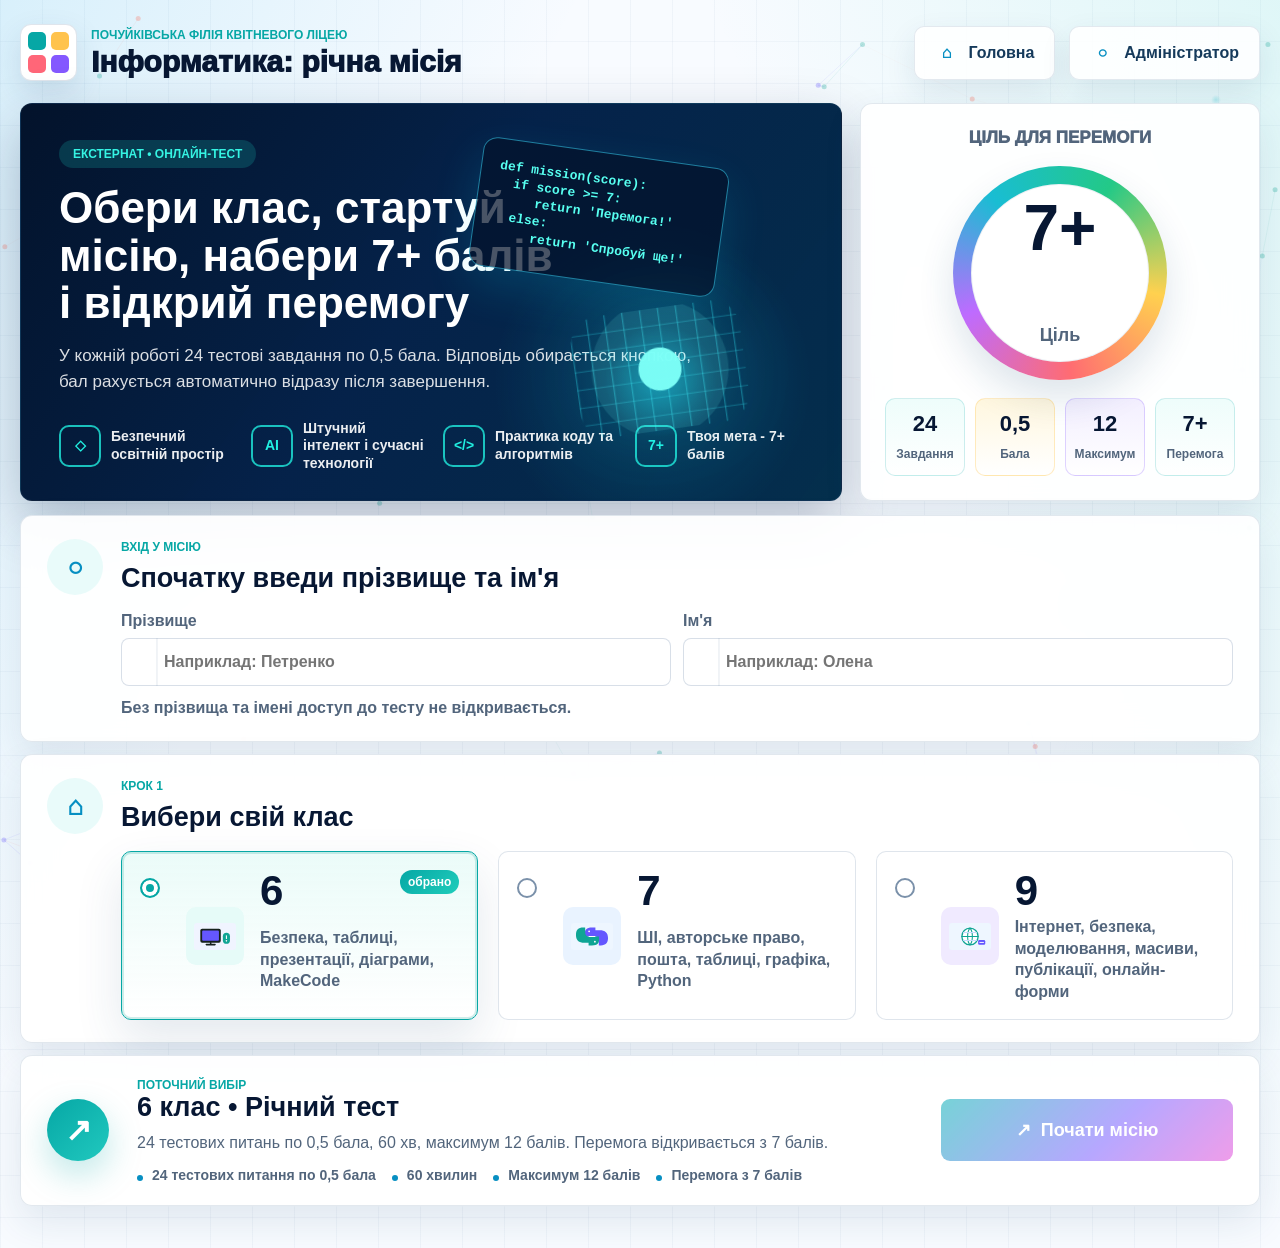
==== commit 47f3f1c2: "Make GitHub Pages load fresh quiz scripts" ====
--- a/index.html
+++ b/index.html
@@ -4,7 +4,7 @@
   <meta charset="utf-8">
   <meta name="viewport" content="width=device-width, initial-scale=1">
   <title>Інформатика: річна місія</title>
-  <link rel="stylesheet" href="styles.css">
+  <link rel="stylesheet" href="styles.css?v=20260607-2">
 </head>
 <body>
   <canvas id="arena" aria-hidden="true"></canvas>
@@ -218,7 +218,7 @@
     </section>
   </main>
 
-  <script src="app.js"></script>
-  <script src="admin.js"></script>
+  <script src="app.js?v=20260607-2"></script>
+  <script src="admin.js?v=20260607-2"></script>
 </body>
 </html>
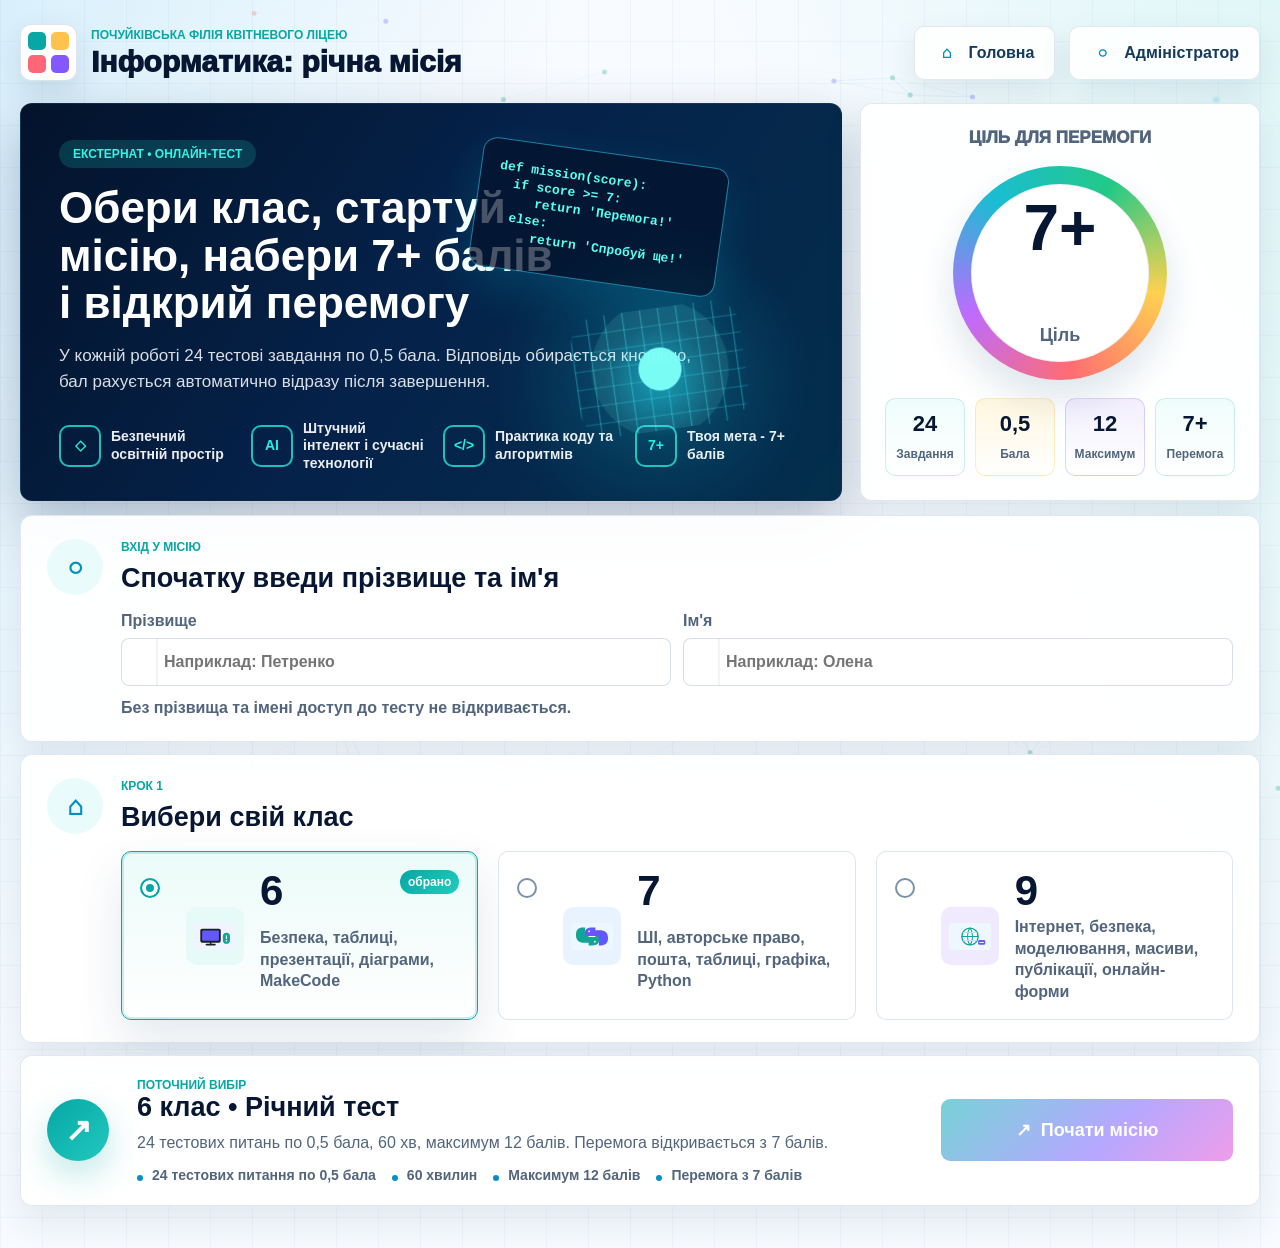
==== commit 26c0a38a: "Refresh access state when class changes" ====
--- a/index.html
+++ b/index.html
@@ -4,7 +4,7 @@
   <meta charset="utf-8">
   <meta name="viewport" content="width=device-width, initial-scale=1">
   <title>Інформатика: річна місія</title>
-  <link rel="stylesheet" href="styles.css?v=20260607-2">
+  <link rel="stylesheet" href="styles.css?v=20260607-3">
 </head>
 <body>
   <canvas id="arena" aria-hidden="true"></canvas>
@@ -218,7 +218,7 @@
     </section>
   </main>
 
-  <script src="app.js?v=20260607-2"></script>
-  <script src="admin.js?v=20260607-2"></script>
+  <script src="app.js?v=20260607-3"></script>
+  <script src="admin.js?v=20260607-3"></script>
 </body>
 </html>
